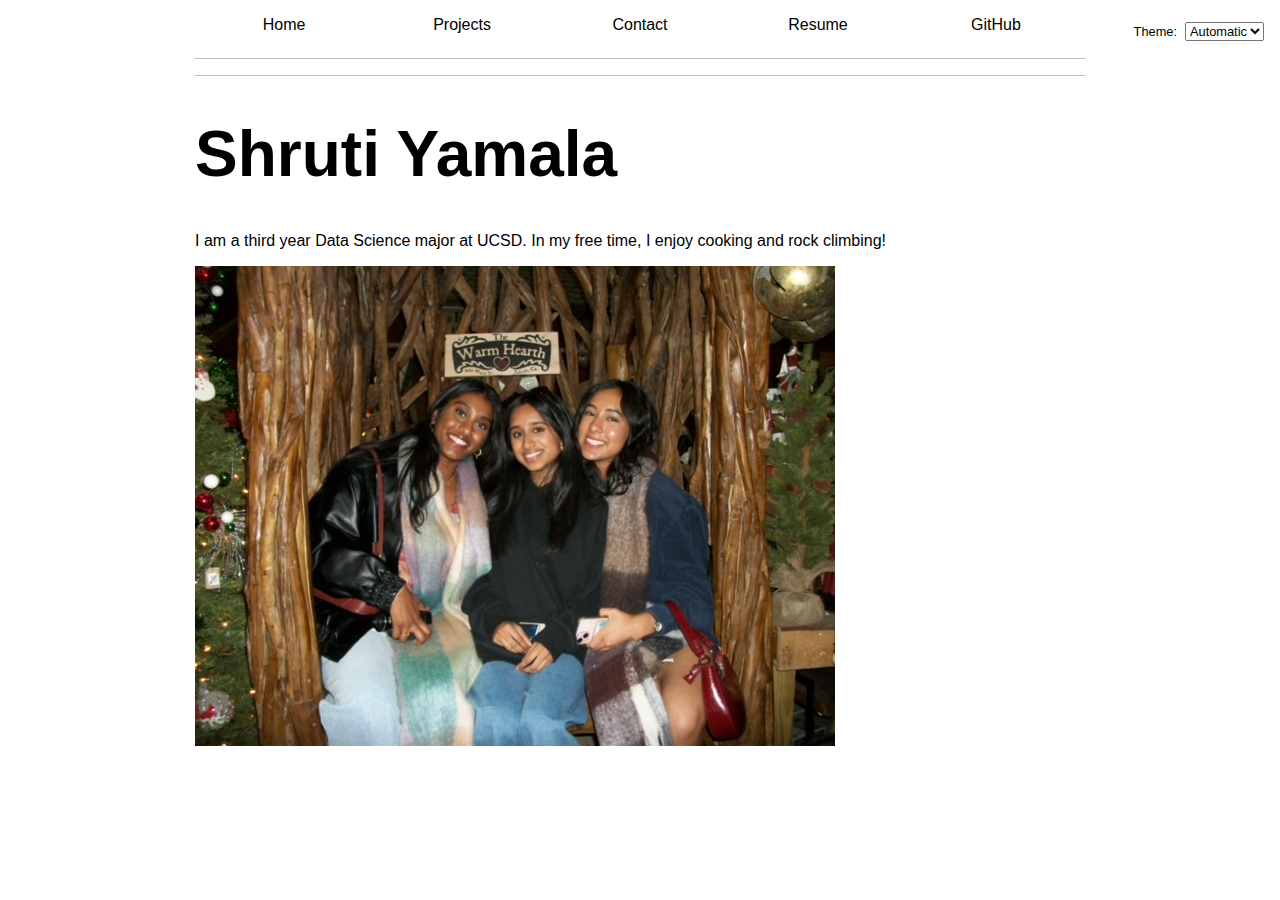
==== index.html @ 70148444 "fixed nav bar error" ====
<!DOCTYPE html>
<html class = "home"></html>
<html lang="en">

<head>
    <meta charset="UTF-8">
    <meta name="viewport" content="width=device-width, initial-scale=1.0">
    <title>"Shruti_Yamala: Personal site and portfolio"</title>
    <link rel="stylesheet" href="style.css">
</head>
<body>
    <nav>
        <!--  
        <a href="./">Home</a>
        <a href="projects/">Projects</a>
        <a href="contact/">Contact</a>
        <a href="resume/">Resume</a>
        <a href="https://github.com/shrutiy14" target="_blank">GitHub</a>
    -->
    </nav>
    <h1>Shruti Yamala</h1>
    <p>I am a third year Data Science major at UCSD. In my free time, I enjoy cooking and rock climbing!</p>
    <img src="images/IMG_6178.jpg" alt = 'My friends and I at Julian!'>
    <script src="global.js" type="module"></script>
</body>
</html>
---- style.css ----
body {
    font-family: 'Arial', sans-serif; 
    max-width: 100ch;  
    margin-inline: auto;  
    padding: 0 1rem; 
  }
  
/*nav ul {
    display: contents;  
  }
  
nav li {
    display: contents;  
  }*/

 
:root {
    /*--color-accent: oklch(65% 60% 0); */
    /*color-scheme: light dark;*/
    --color-accent: oklch(65% 60% 0); 
    --border-color: oklch(50% 10% 200 / 40%); 
    --hover-bg: color-mix(in oklch, var(--color-accent), canvas 85%); 
    color-scheme: light dark; 
  }
  
/* Position the switcher in the top-right corner */
.color-scheme {
    position: absolute; 
    top: 1rem; 
    right: 1rem; 
    font-size: 80%; 
    font-family: inherit; 
    display: flex;
    align-items: center; 
    gap: 0.5rem;
  }

html {
    accent-color: var(--color-accent);  
    }

body {

    color: canvastext;
    background-color: canvas;
}



nav {
    display: flex;                  
    margin-bottom: 1rem;       
    border-bottom: 1px solid var(--border-color); 
  }

nav a {
    flex: 1;
    text-decoration: none;         
    color: inherit;                 
    text-align: center;              
    padding: 0.5em;             
    margin-bottom: 1em;              
}
  
 
 nav a.current {
    font-weight: bold;  
    color: #0073e6;  
    border-bottom: 0.4em solid hsl(0 0% 60%);  
    padding-bottom: 0.2em;           
  }


nav a:hover {
    border-bottom: 0.4em solid var(--color-accent);  
    padding-bottom: 0.2em;
    background-color: var(--hover-bg);  
  }


  
input, textarea, button, select {
    font: inherit; 
    width: 100%
}


label {
    margin-block: 0.5em; 
}


form {
    display: grid;        
    grid-template-columns: auto 1fr; 
    gap: 1em;     
}


label {
    grid-column: 1 / -1;      
    display: grid;        
    grid-template-columns: subgrid;
}


input, textarea, button {
    width: 100%;                
}

.projects {
    display: grid;
    grid-template-columns: repeat(auto-fill, minmax(15em, 1fr));
    gap: 1.5em;
    margin: 2em;
}

.projects article {
    display: grid;         
    grid-template-rows: subgrid; 
    grid-row: span 3;      
    background: #f4f4f4;
    padding: 1em;
    border-radius: 8px;
    gap: 1em;
}

.projects article h2 {
    margin: 0; 
}

.projects article img {
    max-width: 100%;
    height: auto;
    border-radius: 8px;
}

.projects article p {
    font-size: 1em;
    margin: 0;
    line-height: 1.5;
}


h1 {
    font-size: 4em; 
    line-height: 1.1; 
    text-wrap: balance; 
}

h1, h2, h3, h4, h5, h6 {
    line-height: 1.1;
    text-wrap: balance;
}

h2 {
    font-size: 200%;
    margin-bottom: 0.5em;
}

/* Styling for the sections in the Resume */
section {
    margin-bottom: 3rem; 
    padding: 1.5rem; 
    border: 1px solid #ddd; 
    border-radius: 8px; 
    background-color: #fff; 
}

section header h2 {
    font-size: 1.75rem;
    color: #333;
    margin-bottom: 0.5rem;
}

section p {
    font-size: 1.125rem;
    margin-bottom: 0.5rem;
    color: #555;
}

section ul {
    list-style-type: none;
    padding: 0;
}

section ul li {
    font-size: 1.125rem;
    color: #555;
}

h3 {
    font-size: 1.5rem;
    margin-bottom: 0.5rem;
}

h3,
time {
    color: #333;
}

time {
    font-style: italic;
    color: #777;
}
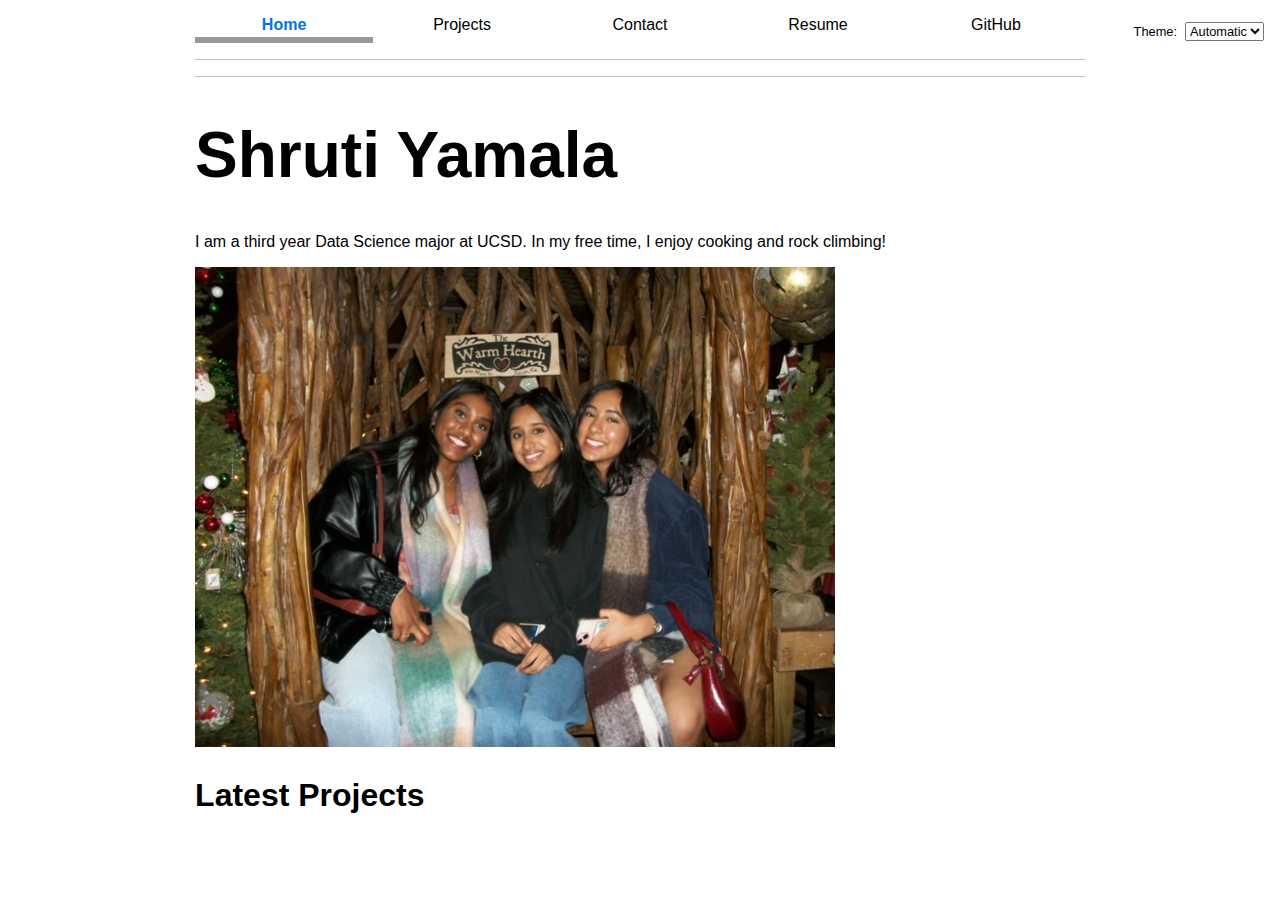
==== commit d2ec1fe4: "latest projects on homepage" ====
--- a/index.html
+++ b/index.html
@@ -21,6 +21,12 @@
     <h1>Shruti Yamala</h1>
     <p>I am a third year Data Science major at UCSD. In my free time, I enjoy cooking and rock climbing!</p>
     <img src="images/IMG_6178.jpg" alt = 'My friends and I at Julian!'>
+
+    <h2>Latest Projects</h2>
+    <div class="projects">
+        <!-- Dynamically added content will appear here -->
+    </div>
     <script src="global.js" type="module"></script>
+    <script src="index.js" type="module" defer></script>
 </body>
 </html>
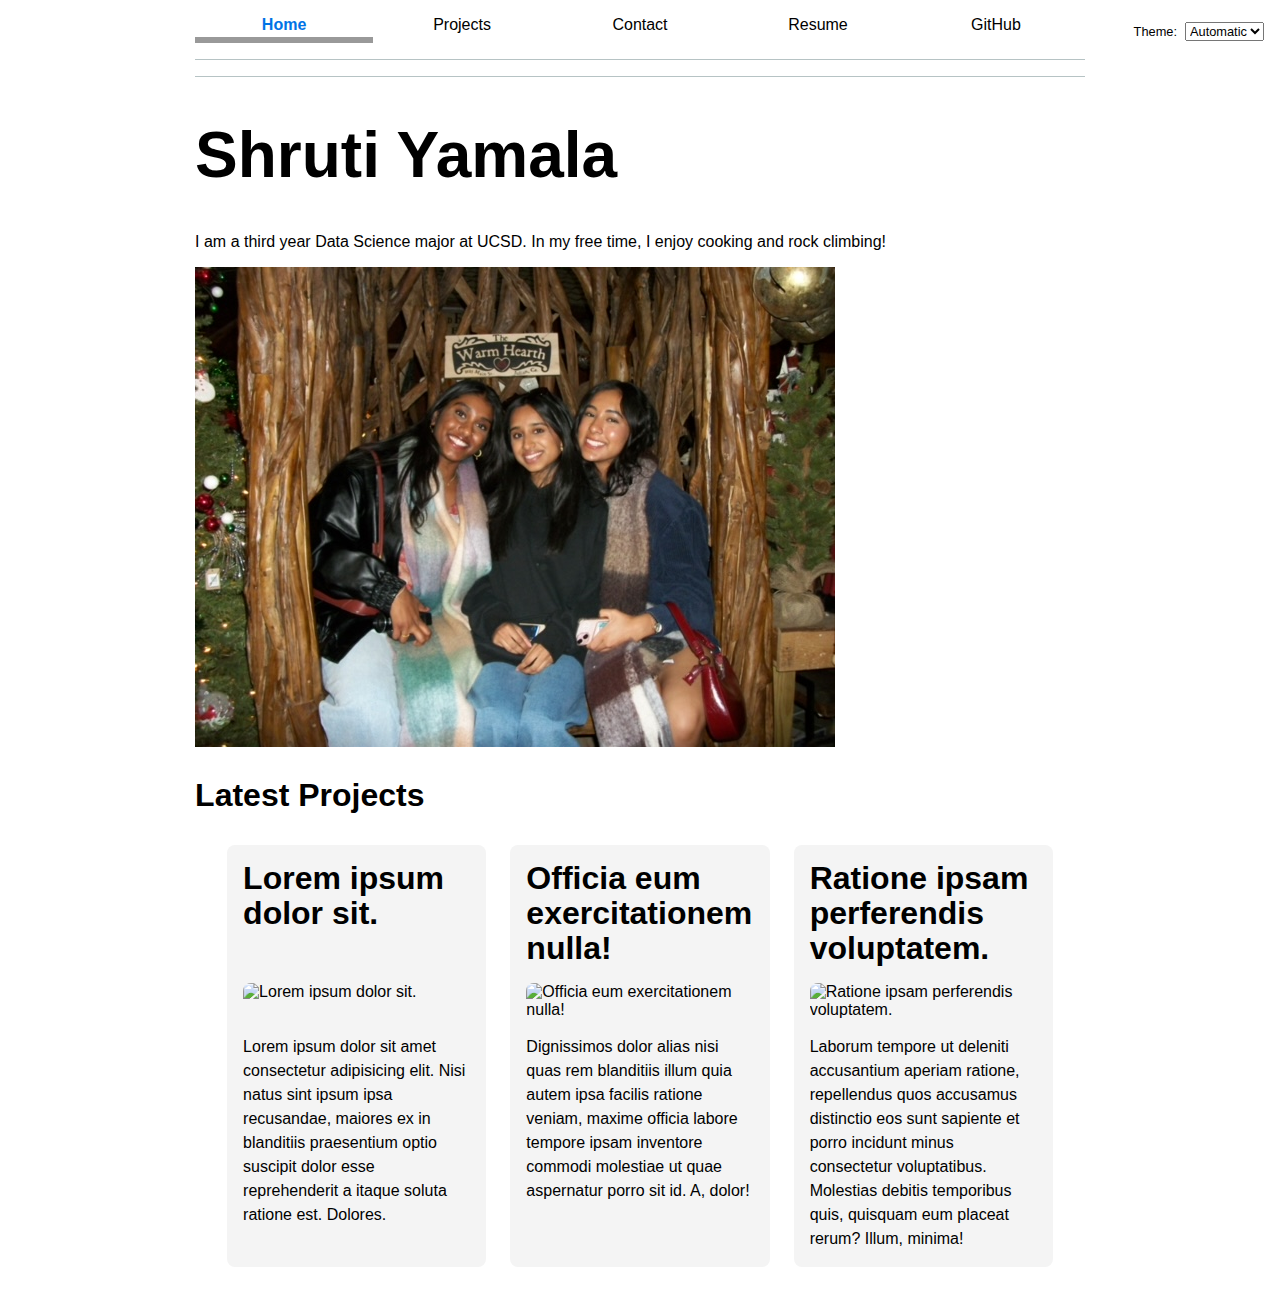
==== commit ba9affff: "hi queen" ====
--- a/index.html
+++ b/index.html
@@ -26,6 +26,18 @@
     <div class="projects">
         <!-- Dynamically added content will appear here -->
     </div>
+
+    <div id="profile-stats">
+        <h2>Profile Stats</h2>
+        <!-- The data will be dynamically injected into this section -->
+        <dl class="profile-grid">
+            <dt>Public Repos:</dt><dd id="public-repos">Loading...</dd>
+            <dt>Public Gists:</dt><dd id="public-gists">Loading...</dd>
+            <dt>Followers:</dt><dd id="followers">Loading...</dd>
+            <dt>Following:</dt><dd id="following">Loading...</dd>
+        </dl>
+    </div>
+    
     <script src="global.js" type="module"></script>
     <script src="index.js" type="module" defer></script>
 </body>
--- a/style.css
+++ b/style.css
@@ -205,6 +205,48 @@
 }
 
 
+/* Profile stats dropdown styles */
+#profile-stats {
+    background-color: #f8f8f8;
+    padding: 20px;
+    border-radius: 8px;
+    box-shadow: 0 2px 10px rgba(0, 0, 0, 0.1);
+    margin-top: 30px;
+}
+
+#profile-stats h2 {
+    font-size: 1.5rem;
+    margin-bottom: 15px;
+}
+
+/* Grid layout for the profile stats */
+.profile-grid {
+    display: grid;
+    grid-template-columns: 1fr 1fr 1fr 1fr;
+    gap: 10px;
+}
+
+.profile-grid dt {
+    font-weight: bold;
+    text-align: right;
+}
+
+.profile-grid dd {
+    text-align: left;
+    padding-left: 10px;
+}
+
+/* Style for dropdown (could toggle visibility with JavaScript) */
+#profile-stats {
+    display: none;
+}
+
+/* To make it visible when needed (you can toggle this with JS) */
+#profile-stats.show {
+    display: block;
+}
+
+
 
 
   
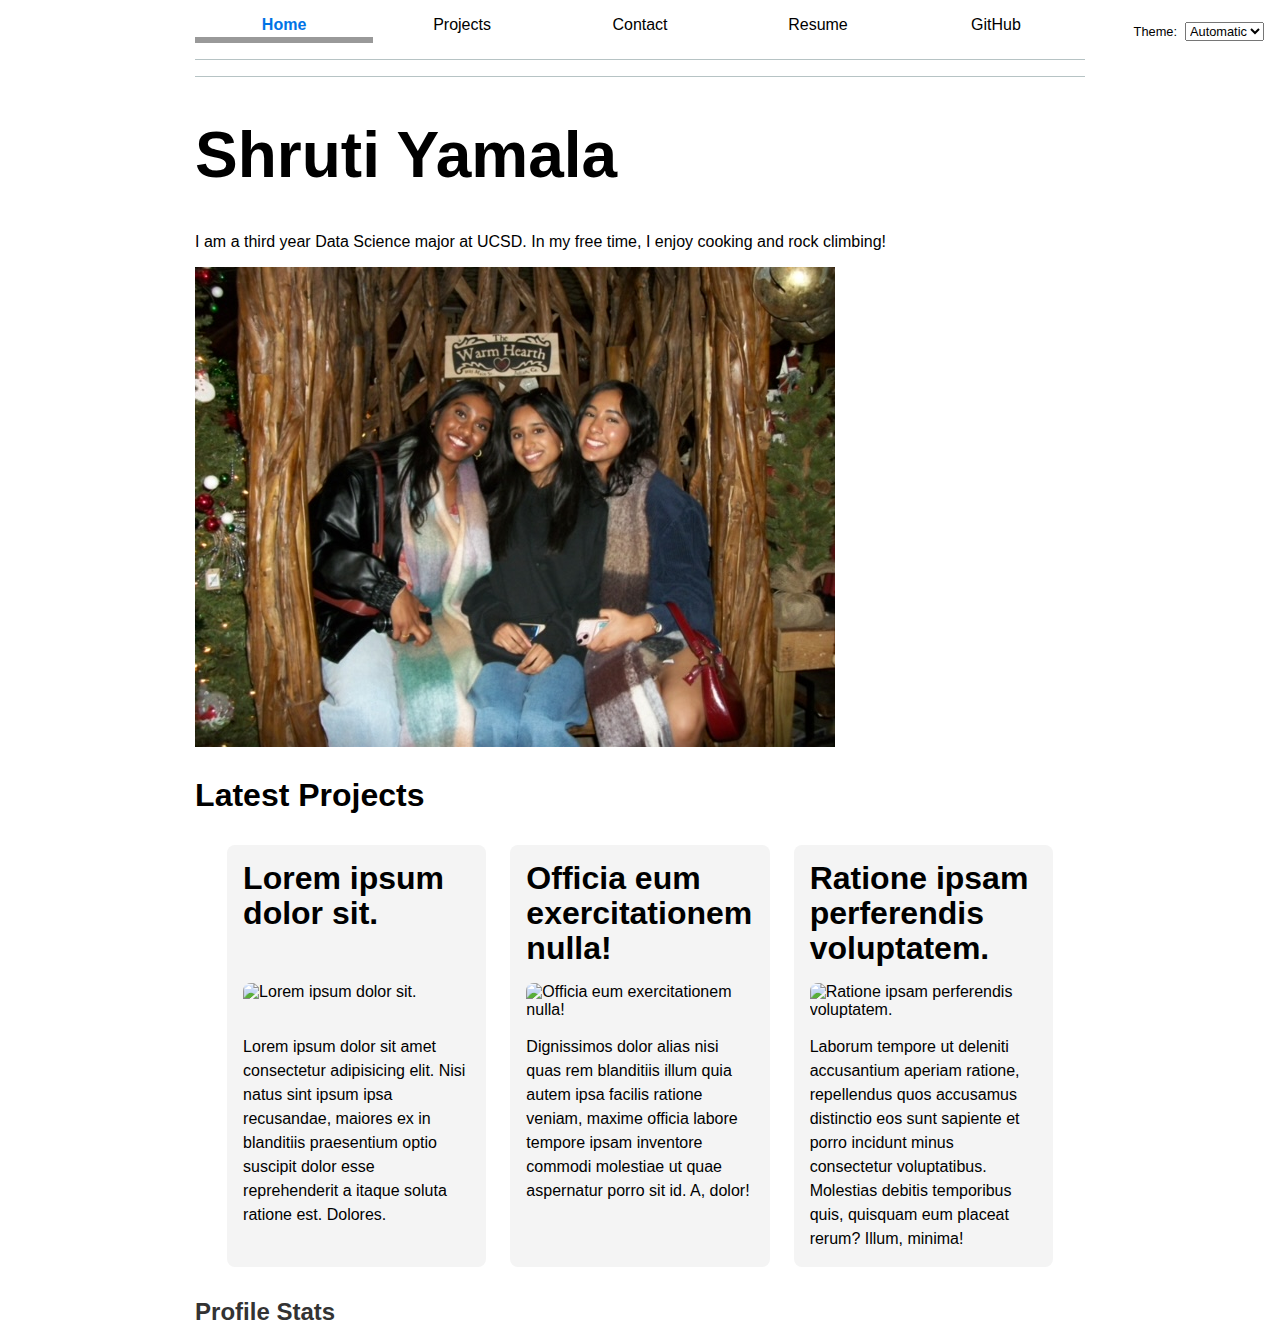
==== commit f52c7093: "TRYING" ====
--- a/index.html
+++ b/index.html
@@ -27,17 +27,11 @@
         <!-- Dynamically added content will appear here -->
     </div>
 
+    <h3>Profile Stats</h3>
     <div id="profile-stats">
-        <h2>Profile Stats</h2>
         <!-- The data will be dynamically injected into this section -->
-        <dl class="profile-grid">
-            <dt>Public Repos:</dt><dd id="public-repos">Loading...</dd>
-            <dt>Public Gists:</dt><dd id="public-gists">Loading...</dd>
-            <dt>Followers:</dt><dd id="followers">Loading...</dd>
-            <dt>Following:</dt><dd id="following">Loading...</dd>
-        </dl>
     </div>
-    
+
     <script src="global.js" type="module"></script>
     <script src="index.js" type="module" defer></script>
 </body>
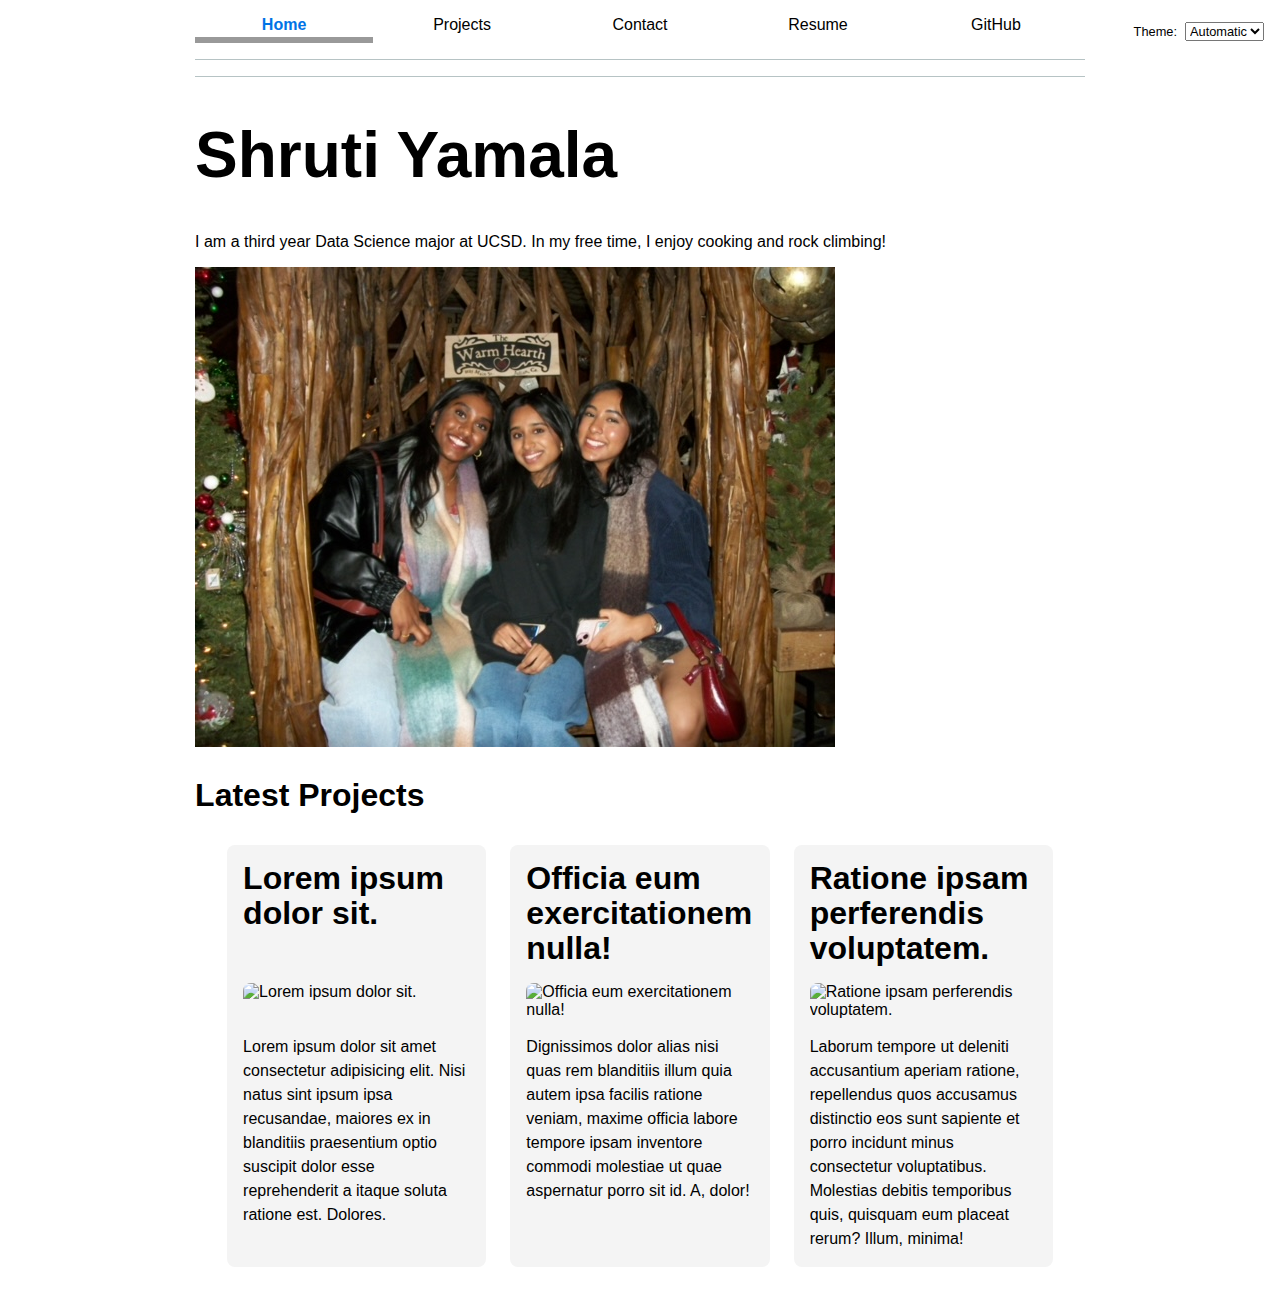
==== commit 67973133: "hey" ====
--- a/index.html
+++ b/index.html
@@ -27,9 +27,15 @@
         <!-- Dynamically added content will appear here -->
     </div>
 
-    <h3>Profile Stats</h3>
     <div id="profile-stats">
+        <h3>Profile Stats</h3>
         <!-- The data will be dynamically injected into this section -->
+        <dl class="profile-grid">
+            <dt>Public Repos:</dt><dd id="public-repos">Loading...</dd>
+            <dt>Public Gists:</dt><dd id="public-gists">Loading...</dd>
+            <dt>Followers:</dt><dd id="followers">Loading...</dd>
+            <dt>Following:</dt><dd id="following">Loading...</dd>
+        </dl>
     </div>
 
     <script src="global.js" type="module"></script>
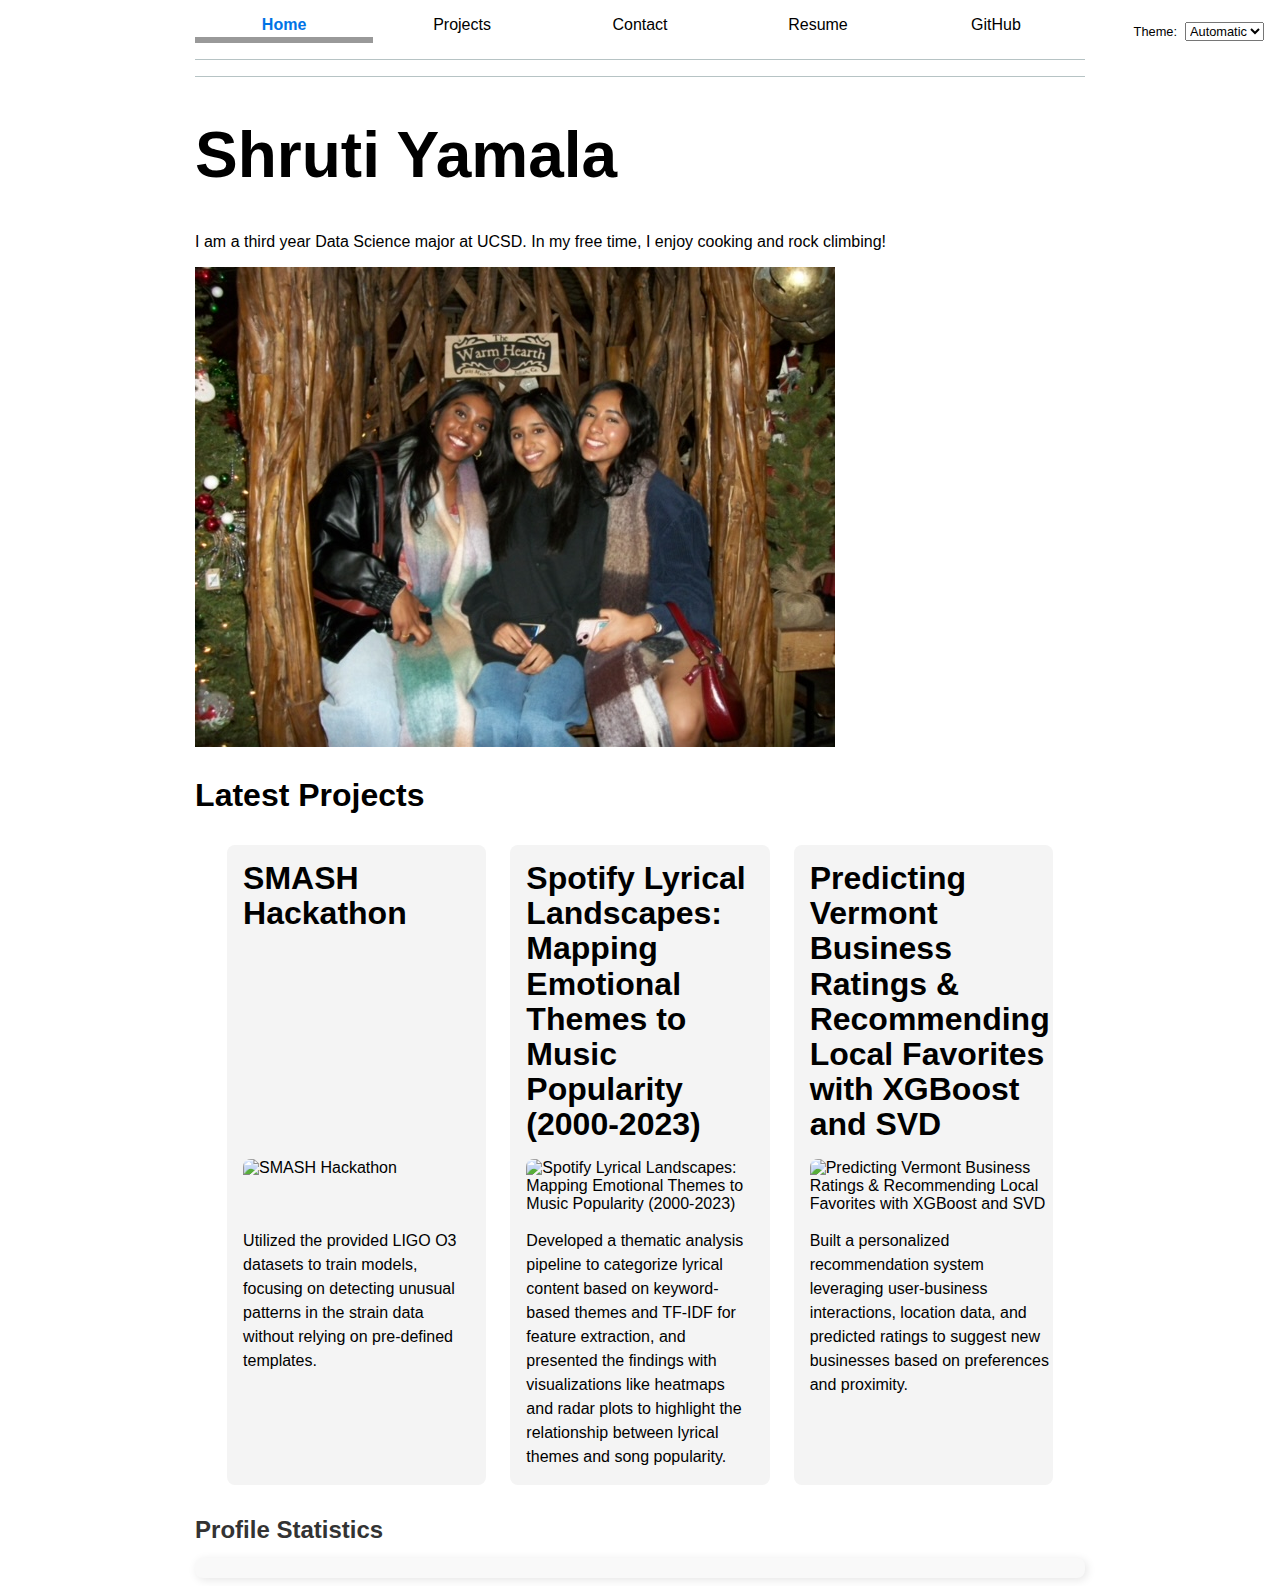
==== commit b589be41: "changes" ====
--- a/index.html
+++ b/index.html
@@ -1,6 +1,6 @@
 <!DOCTYPE html>
-<html class = "home"></html>
-<html lang="en">
+<html lang = 'en' class = "home"></html>
+
 
 <head>
     <meta charset="UTF-8">
@@ -22,21 +22,14 @@
     <p>I am a third year Data Science major at UCSD. In my free time, I enjoy cooking and rock climbing!</p>
     <img src="images/IMG_6178.jpg" alt = 'My friends and I at Julian!'>
 
+
     <h2>Latest Projects</h2>
     <div class="projects">
         <!-- Dynamically added content will appear here -->
     </div>
 
-    <div id="profile-stats">
-        <h3>Profile Stats</h3>
-        <!-- The data will be dynamically injected into this section -->
-        <dl class="profile-grid">
-            <dt>Public Repos:</dt><dd id="public-repos">Loading...</dd>
-            <dt>Public Gists:</dt><dd id="public-gists">Loading...</dd>
-            <dt>Followers:</dt><dd id="followers">Loading...</dd>
-            <dt>Following:</dt><dd id="following">Loading...</dd>
-        </dl>
-    </div>
+    <h3>Profile Statistics</h3>
+    <div id="profile-stats"></div>
 
     <script src="global.js" type="module"></script>
     <script src="index.js" type="module" defer></script>
--- a/style.css
+++ b/style.css
@@ -204,47 +204,51 @@
     color: #777;
 }
 
-
-/* Profile stats dropdown styles */
+/* Style for Profile Stats section */
 #profile-stats {
-    background-color: #f8f8f8;
-    padding: 20px;
-    border-radius: 8px;
-    box-shadow: 0 2px 10px rgba(0, 0, 0, 0.1);
-    margin-top: 30px;
-}
-
-#profile-stats h2 {
-    font-size: 1.5rem;
-    margin-bottom: 15px;
-}
-
-/* Grid layout for the profile stats */
+    margin-top: 15px;
+    padding: 10px;
+    background: #f9f9f9;  /* Light background to differentiate */
+    border-radius: 8px; /* Rounded corners */
+    box-shadow: 2px 2px 10px rgba(0, 0, 0, 0.1); /* Subtle shadow */
+}
+
+/* Grid layout for profile stats */
 .profile-grid {
     display: grid;
-    grid-template-columns: 1fr 1fr 1fr 1fr;
-    gap: 10px;
-}
-
+    grid-template-columns: repeat(4, 1fr); /* 4 equal-sized columns */
+    gap: 10px; /* Space between grid items */
+    text-align: center;
+    padding: 10px;
+}
+
+/* Style for labels (dt) */
 .profile-grid dt {
     font-weight: bold;
-    text-align: right;
-}
-
+    grid-row: 1; /* Places <dt> items in the first row */
+    color: #333;
+}
+
+/* Style for values (dd) */
 .profile-grid dd {
-    text-align: left;
-    padding-left: 10px;
-}
-
-/* Style for dropdown (could toggle visibility with JavaScript) */
-#profile-stats {
-    display: none;
-}
-
-/* To make it visible when needed (you can toggle this with JS) */
-#profile-stats.show {
-    display: block;
-}
+    grid-row: 2; /* Places <dd> items in the second row */
+    margin: 0;
+    color: #555;
+}
+
+/* Styling links in stats */
+.profile-grid a {
+    color: #007bff;
+    text-decoration: none;
+}
+
+.profile-grid a:hover {
+    text-decoration: underline;
+}
+
+
+
+
 
 
 
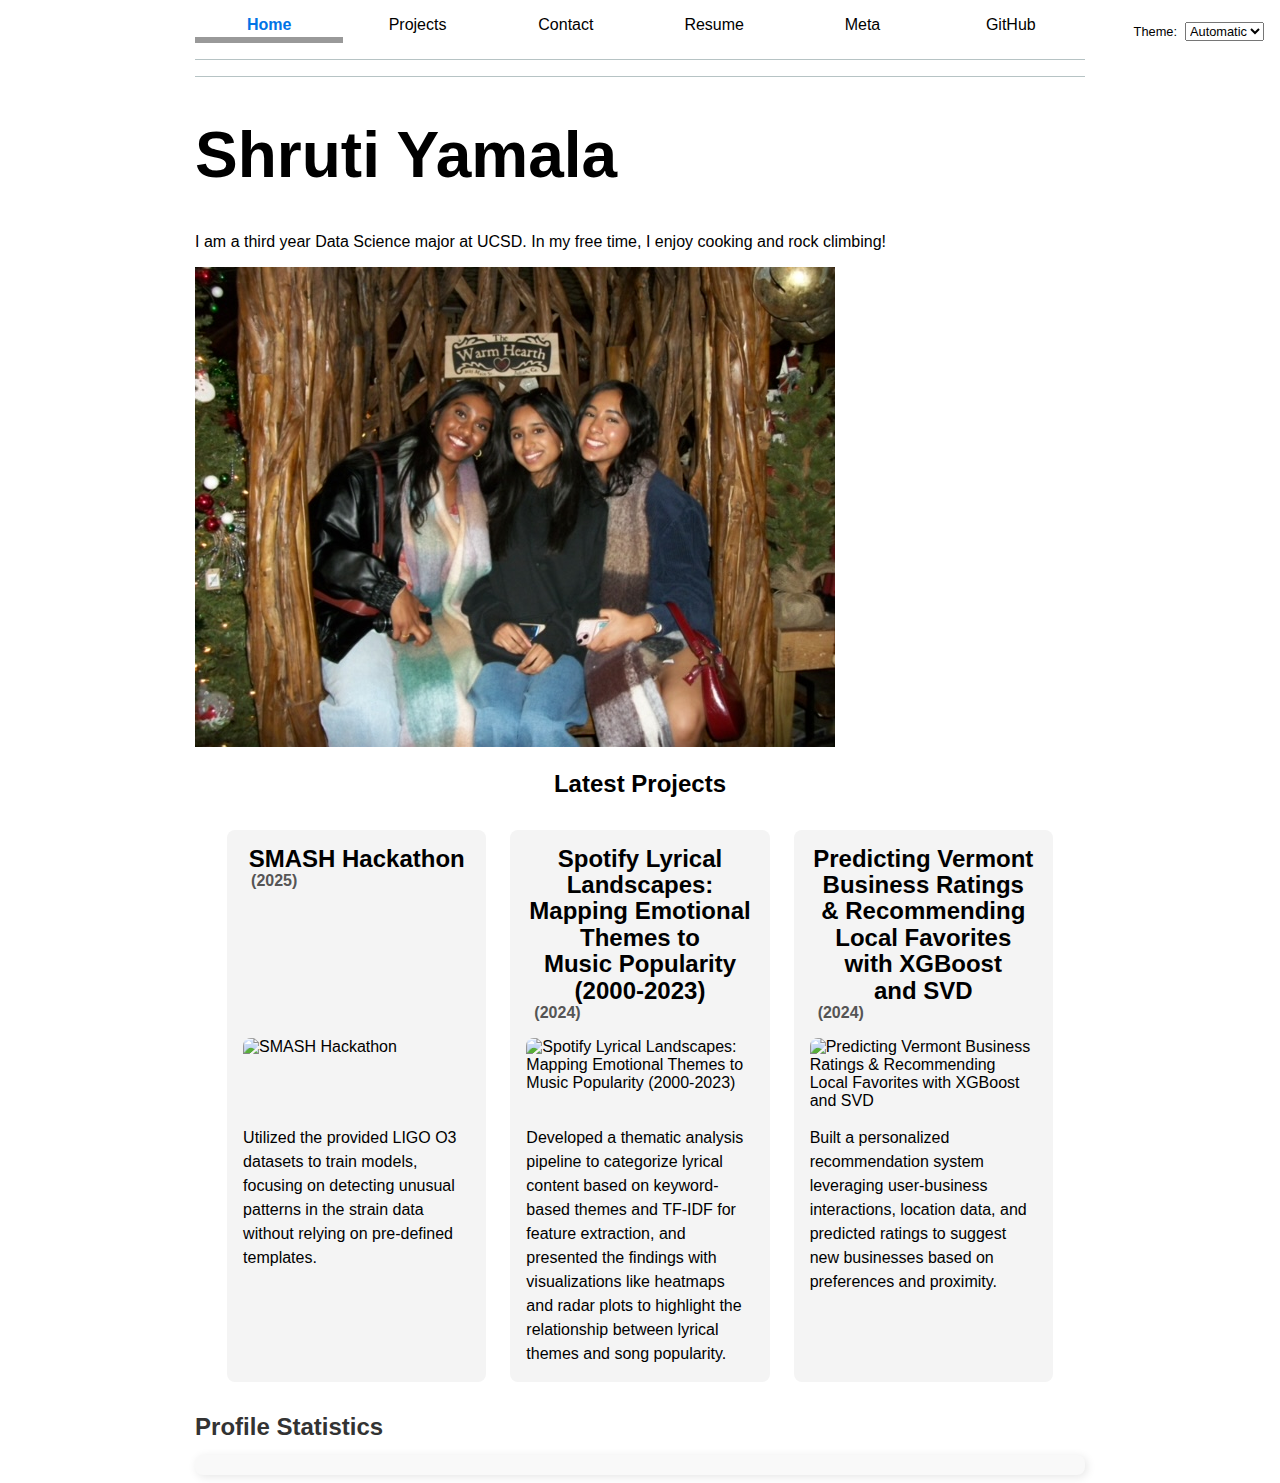
==== commit 144d8892: "changes lots" ====
--- a/index.html
+++ b/index.html
@@ -10,13 +10,6 @@
 </head>
 <body>
     <nav>
-        <!--  
-        <a href="./">Home</a>
-        <a href="projects/">Projects</a>
-        <a href="contact/">Contact</a>
-        <a href="resume/">Resume</a>
-        <a href="https://github.com/shrutiy14" target="_blank">GitHub</a>
-    -->
     </nav>
     <h1>Shruti Yamala</h1>
     <p>I am a third year Data Science major at UCSD. In my free time, I enjoy cooking and rock climbing!</p>
--- a/style.css
+++ b/style.css
@@ -4,16 +4,7 @@
     margin-inline: auto;  
     padding: 0 1rem; 
   }
-  
-/*nav ul {
-    display: contents;  
-  }
-  
-nav li {
-    display: contents;  
-  }*/
-
- 
+
 :root {
     /*--color-accent: oklch(65% 60% 0); */
     /*color-scheme: light dark;*/
@@ -246,6 +237,161 @@
     text-decoration: underline;
 }
 
+/* Container for the pie chart and legend */
+.container {
+    display: flex; /* Layout the pie chart and legend side by side */
+    align-items: flex-start; /* Align items to the top */
+    gap: 2em; /* Space between pie chart and legend */
+    margin: 2em 0; /* Add margin to the container for spacing */
+  }
+  
+  /* SVG (pie chart) styling */
+  svg {
+    width: 200px; /* Set the width of the pie chart */
+    height: 200px; /* Set the height of the pie chart */
+  }
+  
+  /* Legend styling */
+  .legend {
+    display: grid;
+    grid-template-columns: repeat(auto-fill, minmax(9em, 1fr)); /* Auto-fill grid with a minimum size of 9em per item */
+    gap: 1em; /* Space between legend items */
+    padding: 1em; /* Padding inside the legend */
+    border: 1px solid #ddd; /* Border around the legend */
+    margin-top: 1em; /* Space between the pie chart and the legend */
+    flex: 1; /* Let the legend occupy the remaining width */
+  }
+  
+  /* Style each <li> in the legend */
+  .legend-item {
+    display: flex;
+    align-items: center; /* Vertically center the content */
+    gap: 0.5em; /* Space between the swatch and the text */
+    padding: 0.5em; /* Padding inside each legend item */
+  }
+  
+  /* Style the swatch (the colored circle) */
+  .legend .swatch {
+    display: inline-block;
+    width: 1em;
+    height: 1em;
+    background-color: var(--color); /* Use the color set via D3 */
+    border-radius: 50%; /* Make the swatch a circle */
+  }
+
+  /* Add transition for smooth opacity change */
+path {
+    transition: opacity 300ms;  /* Smooth transition for opacity */
+  }
+  
+/* Apply hover effect: when a path is hovered, fade other paths */
+svg:has(path:hover) path:not(:hover) {
+    opacity: 0.5;  /* Fade all other paths */
+}
+  
+/* Apply transition for smooth hover effect */
+path {
+    transition: opacity 300ms;
+    cursor: pointer;  /* Indicate that the wedge is clickable */
+  }
+  
+ /*
+  .selected {
+    --color: oklch(60% 45% 0) !important;  /* A distinct color for selected wedge */
+ /* }*/
+  .selected {
+    fill: hotpink !important;  /* Apply hot pink color to the selected wedge */
+  }
+  
+  
+  /* Apply the selected style to the legend item */
+  .legend-item.selected {
+    font-weight: bold;  /* Make the selected legend item bold */
+    color: var(--color);  /* Match the color of the selected wedge */
+ }
+/* Overall stats container */
+.stats {
+    display: grid;
+    grid-template-columns: repeat(4, 1fr); /* Create 4 columns for the stats */
+    gap: 30px; /* Add spacing between stats */
+    margin-top: 20px;
+    font-family: Arial, sans-serif;
+    background-color: #f5f5f5;
+    padding: 20px;
+    border-radius: 8px;
+    box-shadow: 0 2px 4px rgba(0, 0, 0, 0.1);
+    max-width: 1200px; /* Add a max-width for better alignment */
+    margin: 0 auto; /* Center the container */
+  }
+  
+  /* Label for the stats (e.g., "COMMITS") */
+  .stats dt {
+    font-weight: bold;
+    color: #333;
+    text-align: center;
+    font-size: 16px;
+    margin-bottom: 10px;
+    font-family: 'Arial', sans-serif;
+  }
+  
+  /* Value of the stat (e.g., "59") */
+  .stats dd {
+    font-size: 24px;
+    font-weight: bold;
+    text-align: center;
+    color: #000;
+    margin: 0;
+  }
+  
+  /* Title for the section */
+  h2 {
+    font-size: 24px;
+    font-weight: bold;
+    margin-bottom: 20px;
+    text-align: center;
+  }
+  
+  /* Additional optional style to add some spacing and visual distinction between the stats */
+  .stats abbr {
+    text-decoration: underline dotted;
+  }
+  
+  /* Add hover effect to make the stat labels interactive */
+  .stats dt:hover {
+    color: #007bff;
+    cursor: pointer;
+  }
+
+  #chart {
+    width: 100%; /* Allow it to stretch to available space */
+    max-width: 1000px; /* Match the width in JS */
+    height: auto;
+    display: flex;
+    justify-content: center;
+}
+
+svg {
+  border: 1px solid red;
+}
+
+
+  /*
+  #chart {
+    min-width: 1000px;
+    min-height: 700px;
+}*/
+/*
+  svg {
+    display: block; /* Ensures no extra space around the SVG */
+   /* margin: 0 auto; /* Centers the SVG within its container */
+  /*}*/
+  
+
+  
+
+
+
+
 
 
 
